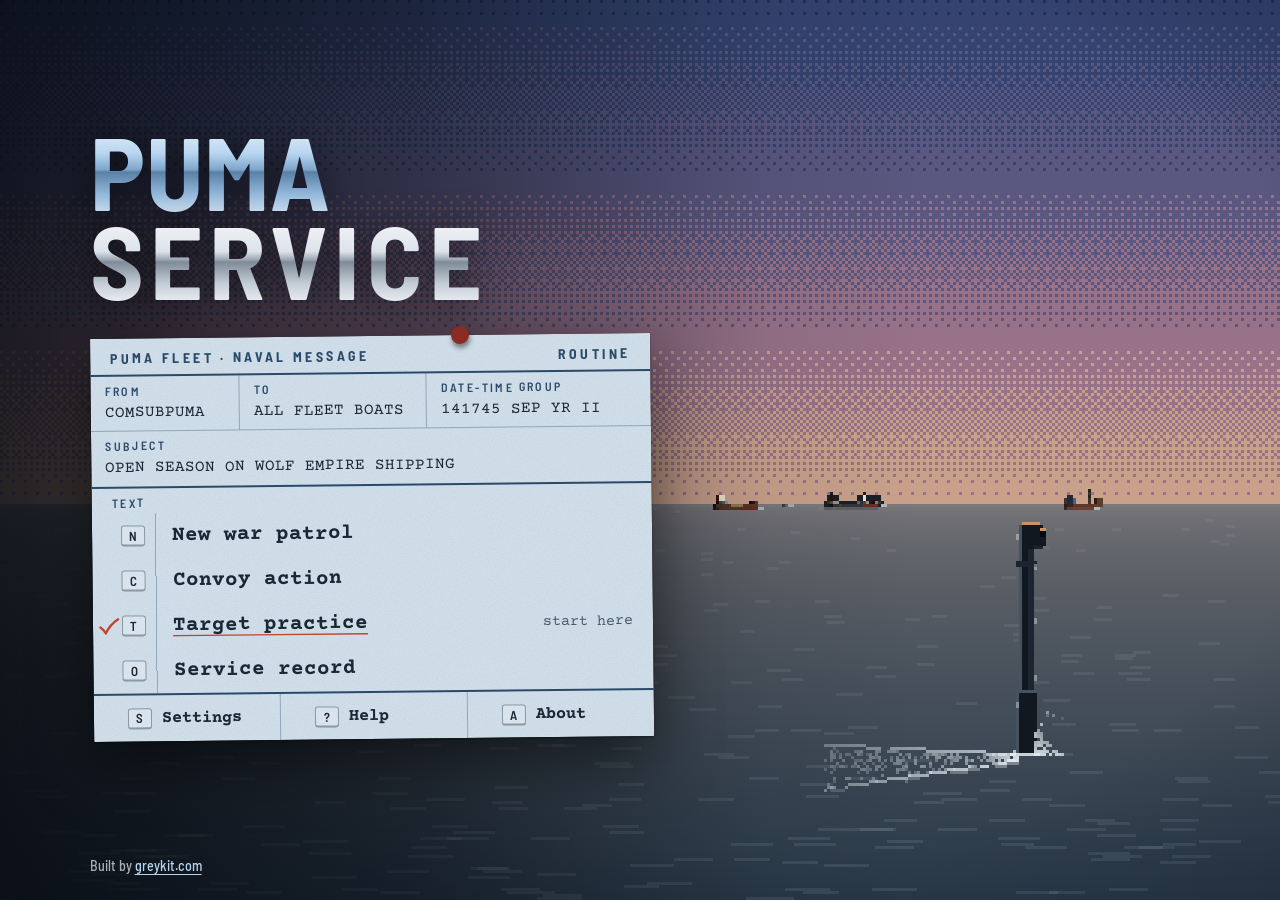
==== index.html @ 33f9f244 "Gun: keep the TDC up, so her range is there to lay it by Manning the gun hid the computer, and with " ====
<!DOCTYPE html>
<!-- Copyright 2026 Matthew "Shan" Romanek. All rights reserved. -->
<html lang="en" dir="ltr">
<head>
<meta charset="UTF-8">
<meta name="viewport" content="width=device-width, initial-scale=1.0, viewport-fit=cover">
<title>Puma Service</title>
<meta name="description" content="Hunt Wolf Empire convoys across a hostile archipelago as a puma submarine captain: periscope, torpedo data computer, depth charges and five years of war. A remake of Silent Service, the 1985 Commodore 64 classic.">
<meta name="theme-color" content="#05070f">
<meta name="color-scheme" content="dark">
<meta name="referrer" content="no-referrer">
<meta property="og:title" content="Puma Service">
<meta property="og:description" content="Hunt Wolf Empire convoys across a hostile archipelago as a puma submarine captain: periscope, torpedo data computer, depth charges and five years of war. A remake of Silent Service, the 1985 Commodore 64 classic.">
<meta property="og:type" content="website">
<meta property="og:image" content="https://greykit.com/games/pumaservice/og.png">
<meta property="og:image:width" content="1200">
<meta property="og:image:height" content="630">
<meta property="og:image:alt" content="Puma Service: a periscope view of a Wolf Empire convoy at dusk, one ship hit and burning.">
<meta property="og:url" content="https://greykit.com/games/pumaservice/">
<meta name="twitter:card" content="summary_large_image">
<meta name="twitter:title" content="Puma Service">
<meta name="twitter:description" content="Hunt Wolf Empire convoys across a hostile archipelago as a puma submarine captain: periscope, torpedo data computer, depth charges and five years of war. A remake of Silent Service, the 1985 Commodore 64 classic.">
<meta name="twitter:image" content="https://greykit.com/games/pumaservice/og.png">
<meta name="twitter:image:alt" content="Puma Service: a periscope view of a Wolf Empire convoy at dusk, one ship hit and burning.">
<link rel="manifest" href="manifest.webmanifest">
<link rel="apple-touch-icon" href="apple-touch-icon.png">
<link rel="icon" type="image/svg+xml" href="icon.svg">
<link rel="icon" type="image/png" sizes="32x32" href="favicon-32x32.png">
<link rel="icon" type="image/png" sizes="16x16" href="favicon-16x16.png">
<link rel="icon" href="favicon.ico" sizes="16x16 32x32 48x48">
<link rel="stylesheet" href="css/gk-tokens.css?v=7c37e1f9">
<link rel="stylesheet" href="css/pumaservice.css?v=eb9ff14a">
</head>
<body>
<div id="game" hidden>
  <div id="stage"><canvas id="screen" width="640" height="360" aria-label="Puma Service: the station in front of you"></canvas></div>
  <div id="hud"></div>
  <div id="corner">
    <button id="pausebtn" aria-label="Pause" title="Pause (Esc)"><svg viewBox="0 0 16 16" width="16" height="16" aria-hidden="true"><rect x="4" y="3" width="3" height="10" fill="currentColor"/><rect x="9" y="3" width="3" height="10" fill="currentColor"/></svg></button>
    <button id="snd" aria-label="Sound" aria-pressed="true" title="Sound (M)"><svg viewBox="0 0 16 16" width="16" height="16" aria-hidden="true"><path d="M2 6h3l4-3v10l-4-3H2z" fill="currentColor"/><path class="on" d="M11 5.5c1.2 1.4 1.2 3.6 0 5M12.8 3.8c2.1 2.4 2.1 6 0 8.4" stroke="currentColor" stroke-width="1.4" fill="none"/><path class="off" d="M11 5.5l4 5M15 5.5l-4 5" stroke="currentColor" stroke-width="1.4"/></svg></button>
  </div>
  <div id="live" class="sr" aria-live="polite"></div>
  <div id="alert" class="sr" aria-live="assertive"></div>
</div>
<div id="title" hidden></div>
<div id="small" role="dialog" aria-labelledby="small-h">
  <img class="px" src="icon.svg" width="96" height="96" alt="">
  <h1 id="small-h">Puma Service is built for a desktop</h1>
  <p>A periscope, a torpedo computer and a war at sea need a keyboard, or a gamepad, and a bigger screen than this. Come back on a computer.</p>
  <p class="gk-credit">Built by <a href="https://greykit.com/" target="_blank" rel="noopener">greykit.com</a></p>
</div>
<script src="js/gk-title.js?v=6080c669"></script>
<script src="js/util.js?v=c04920ae"></script>
<script src="js/engine/const.js?v=04a2c388"></script>
<script src="js/engine/sea.js?v=4c98b501"></script>
<script src="js/engine/sub.js?v=8c3b209f"></script>
<script src="js/engine/ships.js?v=0291eb46"></script>
<script src="js/engine/detect.js?v=7b3244c3"></script>
<script src="js/engine/escort.js?v=6fc3963f"></script>
<script src="js/engine/weapons.js?v=ddfdeb67"></script>
<script src="js/engine/scenarios.js?v=e8dc775c"></script>
<script src="js/engine/world.js?v=7e74c36e"></script>
<script src="js/engine/bot.js?v=8c6c5ef1"></script>
<script src="js/art/kit.js?v=995efebf"></script>
<script src="js/art/model.js?v=66afb0d5"></script>
<script src="js/art/ships.js?v=a1ba19f5"></script>
<script src="js/art/puma.js?v=7f5329b4"></script>
<script src="js/art/fx.js?v=fc2c92a0"></script>
<script src="js/art/view.js?v=26c3e023"></script>
<script src="js/art/chart.js?v=4cc1655d"></script>
<script src="js/art/panel.js?v=b0f3b38f"></script>
<script src="js/art/damage.js?v=7f7ae298"></script>
<script src="js/art/tower.js?v=90a00b4f"></script>
<script src="js/store.js?v=6071420a"></script>
<script src="js/input.js?v=1b64efbc"></script>
<script src="js/sfx.js?v=ea125c77"></script>
<script src="js/render.js?v=36c14939"></script>
<script src="js/hud.js?v=882e4ad0"></script>
<script src="js/screens.js?v=c4ec9902"></script>
<script src="js/main.js?v=30d1ec2a"></script>
</body>
</html>
---- css/gk-tokens.css ----
/* @gk-tokens-begin v0.1 -- greykit.games canon (games-meta STANDARD.md §4): the Tactical palette, PumaRally's (editor/render/palette.js). The copy of record is games-meta's canon/gk-tokens.css. */
:root{--bg:#05070f;--panel:#0a0e1a;--panel2:#0d1424;--line:#1b2540;--lit:#47609c;
  --text:#dbe4fb;--ink:#8b96b8;--dim:#7d8aa8;--accent:#54f2ff;--warn:#ffb000;--danger:#ff5266;
  --good:#4ade6a;--violet:#b47dff;--steel:#94a0c4;--blue:#4c8dff}
/* @gk-tokens-end */
---- css/pumaservice.css ----
/* Puma Service -- the page around the play screen, and the HUD over it:
 * dark steel-blue plates over the sea, brushed and bevelled like the
 * panels of a 1980s Silent Service, warm off-white words in a condensed sans, the keys and the readings in it too
 * (tabular figures; only the clock is in the pixel face, which merges T and
 * the up arrow, S and 5, O and 0, so it never sets a key or a letter),
 * steel blue for what is ready and chosen, sonar green for good news, amber
 * for a warning, red-orange for danger. Where a control can be chosen as well
 * as focused, the focus is an off-white ring and only "chosen" is steel blue.
 * That is the HUD's world. Every screen with words on it (the title's menu,
 * the pause, the sheets, the questions) is signal paper instead: naval
 * message blanks, printed labels, typed entries (Courier Prime), ink for
 * chosen, the red pencil (a tick and an underline) for the focus, see
 * "signal paper" below. The stations themselves are pixel art (js/art/).
 * The canon palette (css/gk-tokens.css) still comes first, for the
 * greykit.games boot; nothing here gives a canon name another value
 * (games-meta STANDARD.md §4). A
 * desktop game: small screens get a note. */
@font-face { font-family: "Barlow Semi Condensed"; font-weight: 500; font-display: swap; src: url(../fonts/barlow-semi-condensed-500.woff2) format("woff2"); }
@font-face { font-family: "Barlow Semi Condensed"; font-weight: 600; font-display: swap; src: url(../fonts/barlow-semi-condensed-600.woff2) format("woff2"); }
@font-face { font-family: "Barlow Semi Condensed"; font-weight: 700; font-display: swap; src: url(../fonts/barlow-semi-condensed-700.woff2) format("woff2"); }
@font-face { font-family: "Pixelify Sans"; font-weight: 400 700; font-display: swap; src: url(../fonts/pixelify-sans.woff2) format("woff2"); }
@font-face { font-family: "Courier Prime"; font-weight: 400; font-display: swap; src: url(../fonts/courier-prime-400.woff2) format("woff2"); }
@font-face { font-family: "Courier Prime"; font-weight: 700; font-display: swap; src: url(../fonts/courier-prime-700.woff2) format("woff2"); }
:root {
  --ui: "Barlow Semi Condensed", "Bahnschrift SemiCondensed", "Bahnschrift", "Arial Narrow", "Segoe UI", system-ui, sans-serif;
  --px: "Pixelify Sans", ui-monospace, monospace;
  --ps-bg: #070b12;                       /* the page behind everything */
  --ps-panel: rgba(12,18,27,.95);         /* a panel over the bay */
  --ps-hudpanel: rgba(10,15,23,.86);
  --ps-raise: #1b2330;                    /* a control at rest */
  --ps-raise2: #263142;                   /* a control under the cursor */
  --ps-hair: rgba(233,228,216,.10);
  --ps-line: rgba(233,228,216,.18);
  --ps-text: #ece7dc;                     /* 14.6:1 on the panel */
  --ps-muted: #aab0b8;                    /* 7.9:1 */
  --ps-faint: #8d949d;                    /* 5.6:1 */
  --ps-steel: #8db8e0;                    /* steel blue: ready, chosen, 9.0:1 */
  --ps-steel-hi: #b8d5f0;
  --ps-green: #7fe0a8;                    /* sonar green: good news */
  --ps-amber: #f0a43c;                    /* a warning */
  --ps-red: #e8573a;                      /* danger, as a fill or an edge */
  --ps-red-text: #ff9a80;                 /* danger as words, 7.4:1 */
  --ps-ink: #121821;
  /* the metal: a painted steel plate, solid, square, in the ink outline the stations' art stands in, lit from above
   * left (a hard light edge top and left, a dark one under and right), a rivet in each corner; rigged for red the
   * same plate under the red light */
  --ps-plate: repeating-linear-gradient(0deg, rgba(255,255,255,.025) 0 2px, rgba(0,0,0,0) 2px 4px), linear-gradient(180deg, #2c3239 0%, #22272d 100%);
  --ps-plate-edge: #0c0f17;
  --ps-bevel: inset 2px 2px 0 #49515b, inset -2px -2px 0 #101317;
  --ps-rivets: radial-gradient(circle at 5px 5px, #7a838e 0 1.6px, rgba(0,0,0,0) 2.2px), radial-gradient(circle at calc(100% - 5px) 5px, #7a838e 0 1.6px, rgba(0,0,0,0) 2.2px),
    radial-gradient(circle at 5px calc(100% - 5px), #7a838e 0 1.6px, rgba(0,0,0,0) 2.2px), radial-gradient(circle at calc(100% - 5px) calc(100% - 5px), #7a838e 0 1.6px, rgba(0,0,0,0) 2.2px);
  --ps-plate-red: repeating-linear-gradient(0deg, rgba(255,200,190,.025) 0 2px, rgba(0,0,0,0) 2px 4px), linear-gradient(180deg, #3a1d19 0%, #2a1512 100%);
  --ps-bevel-red: inset 2px 2px 0 #5e2d25, inset -2px -2px 0 #130907;
  --ps-rivets-red: radial-gradient(circle at 5px 5px, #8a4a40 0 1.6px, rgba(0,0,0,0) 2.2px), radial-gradient(circle at calc(100% - 5px) 5px, #8a4a40 0 1.6px, rgba(0,0,0,0) 2.2px),
    radial-gradient(circle at 5px calc(100% - 5px), #8a4a40 0 1.6px, rgba(0,0,0,0) 2.2px), radial-gradient(circle at calc(100% - 5px) calc(100% - 5px), #8a4a40 0 1.6px, rgba(0,0,0,0) 2.2px);
  /* polished steel blue, for the name and for the one control Enter takes in the dark */
  --ps-chrome: linear-gradient(180deg, #e6f0f9 0%, #b8d5f0 32%, #7ea6cc 50%, #5a80a6 53%, #94b9dc 78%, #d3e5f4 100%);
  --ps-silver: linear-gradient(180deg, #f6f8fa 0%, #dde3ea 42%, #9ea9b6 51%, #7f8b98 54%, #c3ccd6 78%, #eef1f5 100%);
  --ps-btn: linear-gradient(180deg, #cde1f3 0%, #9cc2e5 48%, #7eaad4 100%);
}
*, *::before, *::after { box-sizing: border-box; }
html, body { margin: 0; height: 100%; background: var(--ps-bg); color: var(--ps-text); font: 500 16px/1.45 var(--ui); }
body { overflow: hidden; -webkit-text-size-adjust: 100%; caret-color: var(--ps-steel); -webkit-font-smoothing: antialiased; }
::selection { background: var(--ps-steel); color: var(--ps-ink); }
[hidden] { display: none !important; }
img.px, .px { image-rendering: pixelated; image-rendering: crisp-edges; }
.sr { position: absolute; width: 1px; height: 1px; margin: -1px; overflow: hidden; clip: rect(0 0 0 0); white-space: nowrap; }
h1, h2, h3 { font-weight: 600; }
* { scrollbar-width: thin; scrollbar-color: rgba(233,228,216,.22) transparent; }

/* ---- controls: the pointer moves the focus, so the focused control is the only lit one ---- */
button { font: 600 16px/1.2 var(--ui); color: var(--ps-text); background: var(--ps-raise); border: 1px solid var(--ps-line); border-radius: 4px; cursor: pointer; padding: 8px 16px; text-align: inherit; transition: background-color .12s, border-color .12s, color .12s; }
button:focus { outline: none; background: var(--ps-raise2); border-color: var(--ps-text); box-shadow: 0 0 0 1px var(--ps-text); }
button:disabled { opacity: .45; cursor: default; }
button.primary { background: var(--ps-btn); border-color: #5d86ae; color: var(--ps-ink); box-shadow: inset 0 1px 0 rgba(255,255,255,.45); }
button.primary:focus { background: var(--ps-steel-hi); border-color: var(--ps-steel-hi); box-shadow: 0 0 0 2px var(--ps-bg), 0 0 0 4px var(--ps-text); }
button.danger { background: transparent; border-color: rgba(232,87,58,.7); color: var(--ps-red-text); }
button.danger:focus { background: var(--ps-red); border-color: var(--ps-red); color: var(--ps-ink); box-shadow: none; }
button.pill { display: inline-flex; align-items: center; gap: 10px; background: transparent; color: var(--ps-muted); font-weight: 500; }
button.pill::before { content: ""; width: 10px; height: 10px; border: 1.5px solid currentColor; border-radius: 2px; }
button.pill.on { color: var(--ps-text); border-color: rgba(141,184,224,.6); background: rgba(141,184,224,.1); }
button.pill.on::before { background: var(--ps-steel); border-color: var(--ps-steel); }
button.pill:focus { color: var(--ps-text); background: var(--ps-raise2); border-color: var(--ps-text); box-shadow: 0 0 0 1px var(--ps-text); }
button.pill.on:focus { background: rgba(141,184,224,.16); }
button.switch { min-width: 84px; }
/* a key cap: the sans, never the pixel face (which makes T an up arrow, Z a 2 and S a 5); the arrows drawn */
kbd { display: inline-block; min-width: 1.85em; padding: 3px 5px 2px; font: 600 13px/1 var(--ui); letter-spacing: .03em; text-align: center; color: var(--ps-text); border: 1px solid rgba(233,228,216,.3); border-bottom-width: 2px; border-radius: 3px; background: rgba(233,228,216,.07); }
kbd .kb-ar { display: block; margin: 0 auto; width: 10px; height: 13px; padding: 1.5px 0; }
kbd.pad { font-size: 12px; letter-spacing: .02em; color: var(--ps-steel-hi); border-color: rgba(141,184,224,.45); }
kbd.pad .kb-ar { display: inline-block; vertical-align: -1px; height: 10px; padding: 0; margin-left: 2px; }
kbd.pad.face { min-width: 1.6em; border-radius: 999px; }
.kb-plus { margin: 0 2px; color: var(--ps-faint); }
a, body .gk-credit a { color: var(--ps-steel-hi); text-decoration: underline; text-decoration-thickness: 1px; text-underline-offset: 3px; }
a:focus-visible { outline: 2px solid var(--ps-steel); outline-offset: 2px; border-radius: 2px; }
input { font: 500 18px var(--ui); color: var(--ps-text); background: var(--ps-bg); border: 1px solid var(--ps-line); border-radius: 4px; padding: 8px 10px; min-width: 0; width: 220px; }
input:focus { outline: none; border-color: var(--ps-steel); }
input::placeholder { color: var(--ps-faint); }

/* ---- a sheet: a page of signal paper over the dimmed bay or title (no blur) ---- */
.ps-sheet { z-index: 50; }
.ps-sheet.full { position: fixed; inset: 0; display: grid; place-items: center; padding: 32px; background: rgba(6,10,16,.66); }
.sh-box, .ps-win { display: flex; flex-direction: column; background: var(--ps-panel); border: 1px solid var(--ps-line); border-radius: 8px; box-shadow: 0 24px 70px rgba(0,0,0,.55), inset 0 1px 0 rgba(255,255,255,.04); overflow: hidden; }
.sh-box { width: min(820px, 100%); max-height: calc(100vh - 64px); }
.ps-sheet.wide .sh-box { width: min(1080px, 100%); }
.ps-sheet.tabbed .sh-box { height: min(600px, calc(100vh - 64px)); }
.sh-head { flex: none; display: flex; align-items: center; gap: 10px; padding: 16px 20px 14px 24px; border-bottom: 1px solid var(--ps-hair); }
.sh-head h2 { flex: 1; margin: 0; font-size: 26px; line-height: 1.1; white-space: nowrap; overflow: hidden; text-overflow: ellipsis; }
.sh-head button { display: inline-flex; align-items: center; gap: 7px; background: transparent; border-color: transparent; color: var(--ps-muted); font-size: 15px; padding: 6px 10px; }
.sh-head .ic { display: block; flex: none; }
.sh-head button:focus { color: var(--ps-text); background: var(--ps-raise); border-color: var(--ps-line); box-shadow: none; }
.sh-tabs { flex: none; display: flex; flex-wrap: wrap; gap: 0 22px; padding: 0 24px; border-bottom: 1px solid var(--ps-hair); }
.sh-tabs button { background: transparent; border: 0; border-bottom: 2px solid transparent; border-radius: 0; padding: 12px 0 10px; color: var(--ps-muted); font-weight: 600; letter-spacing: .02em; }
.sh-tabs button[aria-selected="true"] { color: var(--ps-text); border-bottom-color: var(--ps-steel); }
.sh-tabs button:focus { color: var(--ps-text); background: transparent; box-shadow: none; border-bottom-color: var(--ps-steel-hi); }
.sh-tabs button:focus-visible { outline: 1px solid var(--ps-text); outline-offset: 2px; }
.sh-body { flex: 1; min-height: 0; overflow-y: auto; padding: 22px 24px 26px; }
.sh-body:focus-visible { outline: none; box-shadow: inset 0 0 0 2px rgba(141,184,224,.45); }
.ps-pop, .ps-ask { position: fixed; inset: 0; display: grid; place-items: center; padding: 16px; z-index: 50; }
/* the pause menu stands on the left, the target and the TDC on the right left clear to study */
.ps-pop { justify-items: start; align-items: center; padding-left: clamp(24px, 4vw, 64px); background: linear-gradient(90deg, rgba(6,10,16,.7) 0%, rgba(6,10,16,.5) 30%, rgba(6,10,16,.1) 55%, rgba(6,10,16,0) 70%); }
.ps-ask { z-index: 70; background: rgba(6,10,16,.6); }
.ps-pop .ps-win { width: min(440px, 100%); }
.ps-ask .ps-win { width: min(520px, 100%); }
.ps-ask .sh-body { padding: 20px 24px 22px; }
/* here the pointer does not take the focus (Enter stays on Cancel), so it lights what it is over */
@media (hover: hover) {
  .ps-ask button:not(:focus):hover { background: var(--ps-raise2); border-color: var(--ps-text); }
  .ps-ask button.danger:not(:focus):hover { background: rgba(232,87,58,.16); border-color: var(--ps-red); }
  .ps-ask button.primary:not(:focus):hover { background: var(--ps-steel-hi); border-color: var(--ps-steel-hi); }
  .ps-ask .paper button.danger:not(:focus):hover { background: transparent; border-color: var(--p-red); }
}

/* ---- the words ---- */
.sh-body p { margin: 0 0 12px; max-width: 62ch; text-wrap: pretty; }
.sh-body p.lede { font-size: 18px; color: var(--ps-text); }
.sh-body h3 { margin: 26px 0 10px; font-size: 12px; font-weight: 600; letter-spacing: .14em; text-transform: uppercase; color: var(--ps-muted); }
.sh-body h3:first-child { margin-top: 0; }
.sh-body b { font-weight: 600; color: var(--ps-text); }
.sh-body ol, .sh-body ul { margin: 0 0 12px; padding-left: 24px; }
.sh-body table { border-collapse: collapse; margin: 0 0 12px; }
.sh-body td, .sh-body th { padding: 6px 16px 6px 0; vertical-align: top; text-align: left; }
.sh-body th { font-size: 12px; letter-spacing: .12em; text-transform: uppercase; color: var(--ps-muted); font-weight: 600; }
.note, .gk-credit { color: var(--ps-muted); }
.meta { color: var(--ps-muted); margin: 6px 0 16px; font-size: 15px; }
.sh-body h3.mname { margin: 0; font-size: 24px; line-height: 1.15; letter-spacing: 0; text-transform: none; color: var(--ps-text); }
.sh-body h3.mname.big { font-size: 40px; line-height: 1.05; }
.sh-body h3.mname.ok { color: var(--ps-green); }
.sh-body h3.mname.danger { color: var(--ps-red-text); }
.sh-body h3.mname.dim { color: var(--ps-muted); }
.rank { font-size: 20px; margin-bottom: 4px; }
.rank b { color: var(--ps-steel); }
.sh-body p.nextrank { margin: 0 0 16px; font-size: 15px; }
.sh-body p.placed { margin: 0 0 14px; font-size: 26px; font-weight: 700; line-height: 1.15; color: var(--ps-steel); }
.row { display: flex; flex-wrap: wrap; gap: 8px; align-items: center; margin: 0 0 14px; }
.row.end { justify-content: flex-end; margin-top: 22px; }
.col { display: flex; flex-direction: column; gap: 6px; max-width: 420px; margin-bottom: 16px; }
.col button { text-align: left; }
.keys { line-height: 2; }
.keys > span { white-space: nowrap; }
.num { font-family: var(--ui); font-weight: 600; font-variant-numeric: tabular-nums; }
td.num, th.num { text-align: right; }
th.num { font-family: var(--ui); }
img.glyph { display: block; }

/* ---- signal paper: every screen with words on it (the title's menu, the pause, the sheets, the
 * questions) is a naval message blank, faint navy print on pale blue paper, typed entries in Courier
 * Prime. On paper the jobs keep their meaning, not their colours: ink for what is chosen and for the
 * one action Enter takes, the red pencil for the focus, a deep red for danger. The HUD stays dark. ---- */
.paper {
  --p-paper: #d3e1ec; --p-print: #2b4a6a; --p-rule: rgba(43,74,106,.36); --p-hair: rgba(43,74,106,.2);
  --p-ink: #1a2734; --p-ink2: #4a5a6b; --p-pencil: #c2452f; --p-red: #9b2c1c;
  --p-type: "Courier Prime", "Courier New", ui-monospace, monospace;
  /* the dark world's names given their paper values, so a sheet's own rules read right on it */
  --ps-text: var(--p-ink); --ps-muted: #364656; --ps-faint: #4d5d6e; --ps-line: rgba(26,39,52,.32); --ps-hair: var(--p-hair);
  --ps-raise: rgba(255,255,255,.3); --ps-raise2: rgba(255,255,255,.55); --ps-bg: var(--p-paper); --ps-panel: var(--p-paper);
  --ps-steel: var(--p-ink); --ps-steel-hi: var(--p-ink); --ps-ink: var(--p-paper);
  --ps-green: #286340; --ps-amber: #7a4f0c; --ps-red: var(--p-red); --ps-red-text: var(--p-red);
  position: relative; color: var(--p-ink); border: 0; border-radius: 1px;
  background: var(--p-paper) url("data:image/svg+xml,%3Csvg xmlns='http://www.w3.org/2000/svg' width='180' height='180'%3E%3Cfilter id='n'%3E%3CfeTurbulence type='fractalNoise' baseFrequency='.85' numOctaves='2' stitchTiles='stitch'/%3E%3CfeColorMatrix values='0 0 0 0 .16 0 0 0 0 .22 0 0 0 0 .3 .16 0 0 0 -.03'/%3E%3C/filter%3E%3Crect width='100%25' height='100%25' filter='url(%23n)'/%3E%3C/svg%3E");
  box-shadow: 0 1px 2px rgba(0,0,0,.35), 0 22px 60px rgba(0,0,0,.5);
}
.paper { caret-color: var(--p-ink); }
.paper, .paper * { scrollbar-color: rgba(26,39,52,.32) transparent; }
.paper ::selection { background: rgba(194,69,47,.28); color: var(--p-ink); }
.paper kbd { color: var(--p-ink); background: rgba(255,255,255,.22); border-color: rgba(26,39,52,.4); }
.paper kbd.pad { color: var(--p-ink); border-color: rgba(26,39,52,.5); }
.paper .kb-plus { color: var(--p-ink2); }
.paper a, .paper .gk-credit a { color: var(--p-print); }
.paper a:focus-visible, .paper .aid-list summary:focus-visible { outline: none; text-decoration: underline 2px var(--p-pencil); text-underline-offset: 4px; }
/* a control on paper: square, an inked outline at rest, ink-filled when it is the one Enter takes. In focus it takes
 * the pencil as a signal's lines do, a tick at its corner and its words underlined, never a ring */
.paper button, .paper input { border-radius: 0; }
.paper button { position: relative; }
.paper button:focus { background: var(--ps-raise); border-color: var(--ps-line); box-shadow: none; text-decoration: underline 2px var(--p-pencil); text-underline-offset: 4px; text-decoration-skip-ink: none; }
.paper button.primary:focus { background: var(--p-ink); border-color: var(--p-ink); text-decoration-color: var(--p-paper); }
/* on an inked button the pencil's tick stands off the corner, on the paper, where it reads (3.6:1, not 2.95 on the ink) */
.paper button.primary:focus::after { left: -15px; top: -15px; }
.paper button.danger { border-color: rgba(155,44,28,.6); }
.paper button.danger:focus { background: var(--p-red); border-color: var(--p-red); color: var(--p-paper); }
.paper button:focus::after { content: ""; position: absolute; left: -10px; top: -11px; width: 22px; height: 18px; pointer-events: none; background: url("data:image/svg+xml,%3Csvg xmlns='http://www.w3.org/2000/svg' viewBox='0 0 24 20'%3E%3Cpath d='M2.4 10.8 C4.6 12.2 6.6 14.4 8.4 17.4 C11.6 10.6 16.2 5.6 22.2 1.8' fill='none' stroke='%23c2452f' stroke-width='2.6' stroke-linecap='round' stroke-linejoin='round'/%3E%3C/svg%3E") no-repeat; animation: p-tick .16s cubic-bezier(.3,.7,.2,1) both; }
@keyframes p-tick { from { clip-path: inset(0 100% 0 0); } to { clip-path: inset(0); } }
:is(.ps-msg, .ps-pop .col) button:focus::after, .paper .sh-tabs button:focus::after { content: none; }
.paper button.pill.on, .paper button.pill.on:focus { border-color: var(--p-ink); background: rgba(26,39,52,.06); }
.paper button.switch { font-family: var(--p-type); font-weight: 700; }
.paper input { background: rgba(255,255,255,.42); border-color: rgba(26,39,52,.36); }
.paper input:focus { border-color: rgba(26,39,52,.36); border-bottom: 2px solid var(--p-pencil); box-shadow: none; }
/* the printed head: who it is from and to, and when */
.msg-hd { display: flex; justify-content: space-between; align-items: baseline; gap: 16px; padding: 13px 20px 9px; border-bottom: 2px solid var(--p-print); font: 700 14px/1 var(--ui); letter-spacing: .24em; text-transform: uppercase; color: var(--p-print); }
.msg-f { display: grid; grid-template-columns: minmax(0, .8fr) minmax(0, 1fr) minmax(0, 1.2fr); margin: 0; border-bottom: 2px solid var(--p-print); }
.msg-f > div { min-width: 0; padding: 7px 14px 8px; border-right: 1px solid var(--p-rule); }
.msg-f > div:nth-child(3) { border-right: 0; }
.msg-f .w { grid-column: 1 / -1; border-right: 0; border-top: 1px solid var(--p-rule); }
.msg-f .w:first-child { border-top: 0; border-bottom: 1px solid var(--p-rule); }
.msg-f dt { font: 600 12px/1.3 var(--ui); letter-spacing: .2em; text-transform: uppercase; color: var(--p-print); }
.msg-f dd { margin: 3px 0 0; font: 400 16px/1.3 var(--p-type); text-transform: uppercase; white-space: nowrap; overflow: hidden; text-overflow: ellipsis; }
.msg-l { margin: 0; padding: 7px 20px 3px; font: 600 12px/1.3 var(--ui); letter-spacing: .2em; text-transform: uppercase; color: var(--p-print); }
/* a signal's typed lines (the title's menu, the pause): no box, the red-pencil tick and underline for the focus */
:is(.ps-msg, .ps-pop .col) button { position: relative; display: grid; align-items: center; width: 100%; border: 0; border-radius: 0; background: transparent; color: var(--p-ink); font: 700 21px/1 var(--p-type); text-align: left; box-shadow: none; }
:is(.ps-msg, .ps-pop .col) button:focus { background: transparent; border: 0; box-shadow: none; color: var(--p-ink); text-decoration: none; }
:is(.ps-msg, .ps-pop .col) .lbl { white-space: nowrap; text-decoration: underline 2px transparent; text-underline-offset: 5px; text-decoration-skip-ink: none; transition: text-decoration-color .12s; }
:is(.ps-msg, .ps-pop .col) button:focus .lbl { text-decoration-color: var(--p-pencil); }
.paper .tick { position: absolute; top: 50%; margin-top: -9px; color: var(--p-pencil); opacity: 0; }
.paper .tick path { stroke-dasharray: 1; stroke-dashoffset: 1; }
.paper button:focus .tick { opacity: 1; }
.paper button:focus .tick path { stroke-dashoffset: 0; transition: stroke-dashoffset .16s cubic-bezier(.3,.7,.2,1); }

/* the pause: a plain slip of it, no pin, no tilt, no typing */
.ps-pop .ps-win { width: min(440px, 100%); overflow: visible; }
.ps-pop .sh-head { padding: 16px 22px 11px; }
.ps-pop .sh-head h2 { font-size: 30px; line-height: 1; }
.ps-pop .sh-body { padding: 0; overflow: visible; }
.ps-pop .msg-f { grid-template-columns: repeat(2, minmax(0, 1fr)); }
.ps-pop .col { max-width: none; gap: 0; margin: 0; padding: 4px 0; }
.ps-pop .col button { height: 44px; padding: 0 22px 0 40px; font-size: 19px; }
.ps-pop .col .tick { left: 10px; }
.ps-pop .keys { margin: 0; padding: 11px 22px 13px; border-top: 2px solid var(--p-print); font: 600 14px/1.2 var(--ui); color: var(--p-print); max-width: none; }
.ps-pop .keys.legend { display: grid; grid-template-columns: max-content 1fr max-content 1fr; gap: 7px 12px; align-items: center; }
.ps-pop .keys.legend .k { display: flex; gap: 4px; justify-self: end; }

/* the sheets and the questions: a page of the same paper over the dimmed sea, its title typed, its labels printed */
.paper .sh-head { border-bottom: 2px solid var(--p-print); }
.paper .sh-head h2 { font: 700 26px/1.1 var(--p-type); color: var(--p-ink); }
.paper .sh-head button { color: var(--p-print); }
.paper .sh-head button:focus { color: var(--p-ink); background: transparent; border-color: transparent; }
.paper .sh-tabs { border-bottom: 1px solid var(--p-rule); }
.paper .sh-tabs button { color: var(--p-print); font-size: 14px; letter-spacing: .2em; text-transform: uppercase; }
.paper .sh-tabs button[aria-selected="true"] { color: var(--p-ink); border-bottom-color: var(--p-ink); }
.paper .sh-tabs button:focus { color: var(--p-ink); background: transparent; box-shadow: none; border-bottom-color: var(--p-pencil); text-decoration: none; }
.paper .sh-tabs button:focus-visible { outline: none; }
.paper .sh-body:focus-visible { box-shadow: inset 0 2px 0 var(--p-pencil); }
.paper .sh-body h3, .paper .sh-body th { color: var(--p-print); }
.paper .sh-body h3.mname { font-family: var(--p-type); font-weight: 700; color: var(--p-ink); }
.paper .sh-body h3.mname.ok { color: var(--ps-green); }
.paper .sh-body h3.mname.danger { color: var(--p-red); }
.paper .sh-body h3.mname.dim { color: var(--ps-muted); }
/* a card that is a choice, on paper: square, its name and date typed; inked when chosen, the pencil's tick and underline on the one in focus */
.paper .diffs button { border-radius: 0; }
.paper .diffs button b { font-family: var(--p-type); font-size: 16px; font-weight: 700; }
.paper .diffs .meta { font-family: var(--p-type); font-size: 14px; }
.paper .diffs button.on { background: rgba(26,39,52,.05); }
.paper .diffs button:focus { background: var(--ps-raise); border-color: var(--ps-line); box-shadow: none; text-decoration: none; }
.paper .diffs button.on:focus { border-color: var(--p-ink); box-shadow: inset 0 0 0 1px var(--p-ink); }
.paper .diffs button:focus b { color: var(--p-ink); text-decoration: underline 2px var(--p-pencil); text-underline-offset: 4px; text-decoration-skip-ink: none; }
.paper .diffs button:focus span, .paper .diffs button:focus .last { color: var(--ps-muted); }
.paper .diffs button:focus kbd { color: var(--p-ink); border-color: rgba(26,39,52,.4); background: rgba(255,255,255,.22); }
.paper .diffs button.on:focus b::before { background: var(--p-ink); border-color: var(--p-ink); }
/* what is entered on a sheet is typed: the record's names and figures, the rank, the honours */
.paper table.scores td, .paper table.tally td, .paper table.scores .num, .paper table.tally .num { font-family: var(--p-type); font-size: 15px; }
.paper .rank, .paper .sh-body p.placed, .paper .sh-body p.honour { font-family: var(--p-type); }

/* ---- the title: the bay behind, the name, and the signal pinned over the sea ---- */
.ps-title { position: fixed; inset: 0; overflow: hidden; background: #1a2238; }
.ps-scene { position: absolute; inset: 0; width: 100%; height: 100%; image-rendering: pixelated; image-rendering: crisp-edges; }
.ps-shade { position: absolute; inset: 0; pointer-events: none;
  background: linear-gradient(90deg, rgba(6,10,16,.8) 0%, rgba(6,10,16,.5) 32%, rgba(6,10,16,.06) 60%, rgba(6,10,16,0) 72%), radial-gradient(ellipse 80% 90% at 60% 45%, rgba(0,0,0,0) 55%, rgba(6,12,28,.45) 100%); }
.ps-title main { position: relative; height: 100%; width: min(720px, 100%); display: flex; flex-direction: column; justify-content: center; padding: 28px 0 64px clamp(32px, 7vw, 120px); }
.ps-mark { margin: 0; font: 700 clamp(56px, min(8.1vw, 13vh), 116px)/.86 var(--ui); text-transform: uppercase; letter-spacing: .01em; color: var(--ps-text); text-shadow: 0 4px 28px rgba(0,0,0,.5); }
.ps-mark > span { display: block; }
/* the name in polished metal, steel blue over silver; the shadow from a filter, since a text-shadow would paint over the clipped fill */
.ps-mark > span { background: var(--ps-silver); -webkit-background-clip: text; background-clip: text; color: transparent; text-shadow: none; filter: drop-shadow(0 4px 18px rgba(0,0,0,.55)); }
.ps-mark .puma { background-image: var(--ps-chrome); }
.ps-mark .svc { letter-spacing: .06em; }
.ps-msg { --row: clamp(34px, 5vh, 46px); width: min(560px, 100%); margin-top: clamp(22px, 3.6vh, 36px); transform: rotate(-.6deg); transform-origin: 50% 0; }
/* the pin it hangs by */
.ps-msg::before { content: ""; position: absolute; z-index: 2; left: 66%; top: -9px; width: 18px; height: 18px; margin-left: -9px; border-radius: 50%; background: #8a2c22; box-shadow: 1px 4px 5px rgba(0,0,0,.45); }
/* the text: the five orders as typed lines, the key in the margin and the tick beside it */
.msg-t { background: linear-gradient(90deg, transparent 63px, var(--p-rule) 63px 64px, transparent 64px); }
.msg-t button { grid-template-columns: 64px max-content minmax(0, 1fr); height: var(--row); padding: 0 20px 0 0; border-bottom: 1px solid var(--p-hair); }
.msg-t button:last-child { border-bottom: 0; }
.msg-t kbd { justify-self: end; margin-right: 11px; }
.msg-t .lbl { padding-left: 16px; }
.msg-t .meta { justify-self: end; max-width: 100%; margin: 0; padding-left: 14px; font: 400 15px/1.2 var(--p-type); color: var(--p-ink2); overflow: hidden; text-overflow: ellipsis; }
.ps-msg .tick { left: 5px; }
.ps-msg .util { display: flex; border-top: 2px solid var(--p-print); }
.ps-msg .util button { flex: 1; grid-template-columns: max-content minmax(0, 1fr); gap: 10px; height: 46px; padding: 0 12px 0 34px; font-size: 17px; border-right: 1px solid var(--p-rule); }
.ps-msg .util button:last-child { border-right: 0; }
.ps-msg .util .lbl { overflow: hidden; text-overflow: ellipsis; }
.ps-msg .util .tick { left: 7px; }
/* Help's prose in two columns across the wide sheet, the way a manual's page is set */
.sh-body .cols { columns: 2 320px; column-gap: 44px; }
.sh-body .cols > * { break-inside: avoid; }
.sh-body .cols p { max-width: none; }
.ps-foot { position: absolute; left: clamp(32px, 7vw, 120px); bottom: 24px; font-size: 14px; }
/* the reveal: each typed run comes out a character at a time, in the order it is read */
.ty { display: inline-block; white-space: nowrap; }
.ps-print .ty { animation: ps-type calc(var(--n) * 9ms) steps(var(--n), end) calc(140ms + var(--i) * 32ms) both; }
@keyframes ps-type { from { clip-path: inset(0 100% 0 0); } to { clip-path: inset(0); } }
@media (prefers-reduced-motion: reduce) { .ps-print .ty { animation: none; } .paper button:focus .tick path { transition: none; } .paper button:focus::after { animation: none; } }

/* ---- new game, the round's report, the end ---- */
.diffs { display: grid; grid-template-columns: repeat(3, minmax(0, 1fr)); gap: 12px; margin-bottom: 18px; }
.diffs button { text-align: left; display: flex; flex-direction: column; gap: 6px; padding: 14px 16px 16px; border-radius: 6px; }
.diffs button b { font-size: 20px; display: flex; align-items: center; gap: 10px; }
.diffs button span { font-size: 15px; font-weight: 500; line-height: 1.38; color: var(--ps-muted); }
/* a card that is a choice: ticked like a pill, and it stays ticked when the focus moves on */
.diffs button[aria-pressed] b::before { content: ""; flex: none; width: 12px; height: 12px; border: 1.5px solid currentColor; border-radius: 2px; }
.diffs button.on { border-color: var(--ps-steel); background: rgba(141,184,224,.1); box-shadow: inset 0 0 0 1px var(--ps-steel); }
.diffs button.on b::before { background: var(--ps-steel); border-color: var(--ps-steel); }
.diffs button.on:focus b::before { background: var(--ps-ink); border-color: var(--ps-ink); }
/* one card lit, the one Enter takes: the steel blue follows the focus; the last one flown is only tagged */
.diffs button:focus { background: var(--ps-steel); border-color: var(--ps-steel); box-shadow: 0 0 0 2px var(--ps-bg), 0 0 0 4px var(--ps-text); }
.diffs button:focus b, .diffs button:focus span { color: var(--ps-ink); }
.diffs button:focus kbd { color: var(--ps-ink); border-color: rgba(18,24,33,.35); background: transparent; }
.diffs .last { margin-left: auto; font: 600 12px/1 var(--ui); letter-spacing: .1em; text-transform: uppercase; color: var(--ps-muted); }
.diffs button:focus .last { color: rgba(18,24,33,.72); }
.sh-body p.lesson { margin: 0 0 12px; font-size: 17px; color: var(--ps-text); }
.sh-body p.closeby { margin: -8px 0 14px; font-size: 15px; color: var(--ps-text); }
.report { display: grid; grid-template-columns: minmax(0, 1fr) minmax(0, 1fr); gap: 36px; align-items: start; }
table.tally, table.scores, table.aids, table.keys { width: 100%; }
table.tally td { padding: 4px 0; border-top: 1px solid var(--ps-hair); }
table.tally tr.sum td { border-top: 1px solid var(--ps-line); padding-top: 8px; font-weight: 600; }
table.scores td { padding: 6px 12px 6px 0; border-top: 1px solid var(--ps-hair); }
table.scores tr.mine td { color: var(--ps-steel); font-weight: 600; }
table.aids td, table.keys td { padding: 9px 16px 9px 0; border-top: 1px solid var(--ps-hair); }
table.aids td.act { text-align: right; white-space: nowrap; padding-right: 0; }
table.aids td .note { display: inline-block; margin-top: 2px; font-size: 14px; }
table.keys td { padding: 5px 16px 5px 0; }
table.keys td:first-child { color: var(--ps-muted); white-space: nowrap; }
table.enemy td { padding: 6px 18px 6px 0; vertical-align: middle; border-top: 1px solid var(--ps-hair); }
table.enemy tr:first-child td { border-top: 0; }
table.enemy td p { margin: 0; }
table.enemy td.figc { width: 128px; text-align: center; }
img.fig { display: inline-block; vertical-align: middle; }
.aid-list { margin: 8px 0 16px; }
.aid-list summary { cursor: pointer; color: var(--ps-muted); padding: 6px 0; font-weight: 600; }
.aid-list summary:focus-visible { outline: 2px solid var(--ps-steel); outline-offset: 2px; border-radius: 2px; }

/* ---- the game ---- */
#game { position: fixed; inset: 0; background: #0b1018; }
#stage { position: absolute; left: 0; top: 0; }
#screen { position: absolute; inset: 0; width: 100%; height: 100%; image-rendering: pixelated; image-rendering: crisp-edges; }
#stage.scan::after { content: ""; position: absolute; inset: 0; pointer-events: none; background: repeating-linear-gradient(to bottom, rgba(0,0,0,0) 0, rgba(0,0,0,0) 2px, rgba(0,0,0,.2) 3px); }
#stage.hurt::before { content: ""; position: absolute; inset: 0; pointer-events: none; z-index: 1; background: radial-gradient(ellipse 75% 75% at 50% 50%, rgba(0,0,0,0) 60%, rgba(160,30,10,.38) 100%); animation: ps-hurt 1.1s ease-in-out infinite; }
@keyframes ps-hurt { 50% { opacity: .35; } }
@media (prefers-reduced-motion: reduce) { #stage.hurt::before { animation: none; } }

/* ---- the HUD: a strip of stations across the top, the TDC at the bottom left, the boat's readings on the right ---- */
#hud { position: fixed; inset: 0; pointer-events: none; z-index: 2; font: 500 15px/1.2 var(--ui); color: var(--ps-text); }
#hud .hp { position: absolute; isolation: isolate; background: var(--ps-rivets), var(--ps-plate); border: 2px solid var(--ps-plate-edge); border-radius: 0; box-shadow: var(--ps-bevel), 4px 4px 0 rgba(0,0,0,.35); }
/* rigged for red (hud.js puts .rig on the HUD): the plate under the red light laid over it, fading in with the
 * readings; but a danger's own red plate keeps its colour */
#hud .hp::before { content: ""; position: absolute; inset: 0; z-index: -1; pointer-events: none; background: var(--ps-rivets-red), var(--ps-plate-red); box-shadow: var(--ps-bevel-red); opacity: 0; transition: opacity .6s ease-in-out; }
#hud.rig .hp::before { opacity: 1; }
#hud.snap .hp::before { transition: none; }
#hud .h-toast.red::before, #hud .h-hint.danger::before { content: none; }
@media (prefers-reduced-motion: reduce) { #hud .hp::before { transition: none; } }
#hud .lbl { font-size: 12px; font-weight: 600; letter-spacing: .14em; text-transform: uppercase; color: rgba(236,231,220,.72); }
#hud .hp { transition: opacity .25s ease-out; }
#hud .hp.thin { opacity: .3; }
@media (prefers-reduced-motion: reduce) { #hud .hp { transition: none; } }
/* the stations */
#h-tabs { left: 50%; top: 12px; transform: translateX(-50%); display: flex; gap: 2px; padding: 4px; pointer-events: auto; }
#h-tabs button { display: flex; align-items: center; gap: 8px; height: 34px; padding: 0 14px 0 10px; border: 0; border-radius: 4px; background: transparent; color: var(--ps-muted); font-size: 15px; font-weight: 600; }
#h-tabs button kbd { min-width: 20px; text-align: center; color: var(--ps-faint); }
#h-tabs button[aria-current="true"] { background: rgba(141,184,224,.14); color: var(--ps-text); box-shadow: inset 0 -2px 0 var(--ps-steel); }
#h-tabs button[aria-current="true"] kbd { color: var(--ps-text); border-color: var(--ps-steel); }
#h-tabs button.off { color: var(--ps-faint); }
#h-tabs button.off kbd { color: var(--ps-faint); border-style: dashed; }
#h-tabs button:focus { box-shadow: none; }
#h-tabs button:focus-visible { outline: 2px solid var(--ps-steel); outline-offset: 1px; }
/* the clock, top right */
#h-clock { right: 16px; top: 12px; padding: 8px 14px; text-align: right; min-width: 170px; }
.hc-time { font: 400 24px/1 var(--px); }
.hc-date { margin-top: 4px; font-size: 14px; color: var(--ps-muted); white-space: nowrap; }
.hc-tc { margin-top: 6px; display: flex; flex-wrap: wrap; justify-content: flex-end; align-items: baseline; gap: 2px 8px; }
.hc-tc b { font: 600 18px/1 var(--ui); font-variant-numeric: tabular-nums; color: var(--ps-steel); }
.hc-tc.held b { color: var(--ps-amber); }
.hc-tc .why { order: 3; flex-basis: 100%; font-size: 13px; color: var(--ps-amber); }
.hc-tc .why:empty { display: none; }
/* rows of readings and segment bars, in the dark on the damage report's panels (on the boat's form below) */
.hb-row { display: grid; grid-template-columns: 74px 1fr auto; align-items: baseline; gap: 8px; min-height: 26px; }
.hb-row + .hb-row { border-top: 1px solid var(--ps-hair); }
.hb-row b { font: 600 19px/1.2 var(--ui); font-variant-numeric: tabular-nums; letter-spacing: .01em; }
.hb-row .ord { font: 600 14px/1 var(--ui); font-variant-numeric: tabular-nums; color: var(--ps-steel); white-space: nowrap; }
.hb-row .ord::before { content: "\2192\00a0"; color: var(--ps-faint); }
.hb-row .ord:empty::before { content: none; }
.hb-row.warn b { color: var(--ps-amber); }
.hb-row.crit b { color: var(--ps-red-text); }
.hb-row .chg { grid-column: 2 / -1; margin: -3px 0 5px; font: 600 13px/1.1 var(--ui); letter-spacing: .02em; color: var(--ps-muted); }
.hb-row .chg:empty { display: none; }
.hb-row .chg.green { color: var(--ps-green); }
.hb-row .chg.amber { color: var(--ps-amber); }
.hb-bar { display: flex; gap: 2px; }
.hb-bar i { display: block; width: 10px; height: 10px; border-radius: 1px; background: rgba(233,228,216,.13); }
.hb-bar i.on { background: #e9e4d8; }
.hb-bar.warn i.on { background: var(--ps-amber); }
.hb-bar.crit i.on { background: var(--ps-red); }
/* the readouts: the TDC bottom left and the boat bottom right (gone on the instruments), compact live repeats of
 * the instruments and the computer. Their readings on number wheels behind little windows (cream figures on dark
 * drums, a speed's tenths on a cream drum), a bell or a side on a flip card, what is ordered or set by hand in steel
 * blue, red indicator lamps. Dived, the wheels, the cards and the words go rose under the red light with the rest
 * of the boat, fading over 0.6s as she goes under (at once when it is the station that changes), but at the chart
 * table, which keeps its white light; the lamps and steel blue light themselves and keep their colours */
.ro { --wh-fig: #ece7dc; --wh-cream: #e9e4d8; --wh-lbl: rgba(236,231,220,.72);
  --lamp-off: #3b1610; --lamp-lit: radial-gradient(circle at 40% 35%, #ffc2ad 0 1px, #ff5235 3px, #c82a12); --lamp-glow: 0 0 4px rgba(255,82,53,.55);
  padding: 8px 12px 10px; }
.ro.red { --wh-fig: #f6cfc4; --wh-cream: #e8b4a6; --wh-lbl: #c99286; --ps-text: #f6cfc4; --ps-muted: #c99286; --ps-faint: #a87268; }
.ro .hb-row { grid-template-columns: 58px 1fr auto; align-items: center; min-height: 31px; }
#hud .ro .lbl { font-size: 11px; color: var(--wh-lbl); }
.ro .v { display: flex; align-items: center; gap: 5px; }
.ro .v small, .ro .pc small { font: 600 12px/1 var(--ui); letter-spacing: .06em; color: var(--ps-faint); }
.ro .pc { display: flex; align-items: center; gap: 4px; }
.ro .hb-row .chg { margin: -5px 0 4px; }
.ro .lbl, .ro .ht-name, .ro .ht-cls, .ro .ht-sol span, .ro .ht-eye, .ro .ht-none, .wh i, .wh .dot, .dr.inv, .fl-c, .fl-h { transition: color .6s ease-in-out, background-color .6s ease-in-out; }
.ro.snap .lbl, .ro.snap .ht-name, .ro.snap .ht-cls, .ro.snap .ht-sol span, .ro.snap .ht-eye, .ro.snap .ht-none, .ro.snap .wh i, .ro.snap .wh .dot, .ro.snap .dr.inv, .ro.snap .fl-c, .ro.snap .fl-h { transition: none; }
@media (prefers-reduced-motion: reduce) { .ro .lbl, .ro .ht-name, .ro .ht-cls, .ro .ht-sol span, .ro .ht-eye, .ro .ht-none, .wh i, .wh .dot, .dr.inv, .fl-c, .fl-h { transition: none; } }
/* a reading the computer has none for stands dim on its wheels; what the captain sets by hand is framed in steel */
.ro .off .wh, .ro .off .fl { opacity: .35; }
.wh.set, .fl.set { box-shadow: 0 0 0 1.5px var(--ps-steel); }
#h-boat { right: 16px; bottom: 16px; width: 280px; }
/* number wheels: n drums in a dark window, a strip of figures on each, 0 to 9 and 0 again, rolled by hud.js */
.wh { display: inline-flex; align-items: stretch; gap: 1px; padding: 2px; border-radius: 3px; background: #050608;
  box-shadow: 0 0 0 1px rgba(0,0,0,.55), 0 1px 0 1px rgba(200,222,244,.1); }
.wh .dr { position: relative; width: 12px; height: 19px; overflow: hidden; border-radius: 1px; background: #16191e; }
.wh .dr::after { content: ""; position: absolute; inset: 0; background: linear-gradient(180deg, rgba(0,0,0,.65), rgba(0,0,0,0) 32%, rgba(0,0,0,0) 68%, rgba(0,0,0,.65)); }
.wh .ds { display: block; will-change: transform; }
.wh i { display: block; height: 19px; font: 600 16px/19px var(--ui); font-style: normal; text-align: center; color: var(--wh-fig); }
.wh .dr.inv { background: var(--wh-cream); }
.wh .dr.inv i { color: #16191e; }
.wh .dot { align-self: flex-end; width: 3px; height: 3px; margin: 0 1px 3px; border-radius: 50%; background: var(--wh-fig); }
/* a flip card (the telegraph's bell, the side of a bearing), its upper leaf falling over the hinge when it changes */
.fl { position: relative; display: block; flex: none; width: 46px; height: 23px; border-radius: 3px; background: #050608; perspective: 70px;
  box-shadow: 0 0 0 1px rgba(0,0,0,.55), 0 1px 0 1px rgba(200,222,244,.1); }
.fl-c, .fl-h { position: absolute; inset: 2px; border-radius: 1px; font: 600 14px/19px var(--ui); text-align: center; color: var(--wh-fig);
  background: linear-gradient(180deg, #20242b 50%, #1a1d23 50%); }
.fl.sm { width: 22px; }
.fl::after { content: ""; position: absolute; left: 2px; right: 2px; top: 50%; height: 1px; background: rgba(0,0,0,.4); }
.fl-ob, .fl-nb { clip-path: inset(50% 0 0 0); }
.fl-ot { clip-path: inset(0 0 50% 0); animation: fl-down .11s ease-in forwards; }
.fl-nb { transform: rotateX(90deg); animation: fl-land .11s .11s ease-out forwards; }
@keyframes fl-down { to { transform: rotateX(-90deg); } }
@keyframes fl-land { to { transform: rotateX(0deg); } }
@media (prefers-reduced-motion: reduce) { .fl-ot, .fl-nb { animation: none; } .fl-ot { display: none; } .fl-nb { transform: none; } }
/* the pips are red indicator lamps, as the boat's lamps are: a lamp lit glows, a dark one is a dull red glass. The
 * battery's and the fuel's ten each; the tubes a lamp each, lit when loaded, filling from the bottom while it
 * loads, dotted when lost; each bank's spares on wheels after it */
#h-boat .hb-bar i { border-radius: 2px; background: var(--lamp-off); box-shadow: inset 0 0 0 1px rgba(0,0,0,.45); }
#h-boat .hb-bar i.on { background: var(--lamp-lit); box-shadow: var(--lamp-glow); }
.hb-tubes { grid-column: 2 / -1; display: flex; gap: 2px; align-items: center; }
.hb-tubes .tb { display: contents; }
.tb > i { display: block; width: 8px; height: 14px; border-radius: 2px; border: 1.5px solid #5e2116; background: var(--lamp-off); }
.tb > i.on { background: var(--lamp-lit); border-color: #ff5235; box-shadow: var(--lamp-glow); }
.tb > i.load { background: linear-gradient(to top, #e0391e var(--p, 0%), var(--lamp-off) var(--p, 0%)); }
.tb > i.out { border-style: dotted; background: none; opacity: .6; }
.hb-tubes .wh { margin-left: 4px; }
.hb-tubes .gap { flex: 1; max-width: 12px; }
.hb-tubes .bk { font: 600 11px/1 var(--ui); letter-spacing: .1em; color: var(--ps-faint); padding: 0 3px 0 0; }
.hb-tubes .bk.sel { color: var(--ps-steel); }
.hb-flags { display: flex; flex-wrap: wrap; gap: 6px; margin-top: 8px; }
.hb-flags span { font: 600 11px/1 var(--ui); letter-spacing: .12em; text-transform: uppercase; padding: 3px 6px; border-radius: 3px; border: 1px solid var(--ps-line); color: var(--ps-muted); }
.hb-flags span.on { color: var(--ps-text); border-color: var(--ps-steel); }
.hb-flags span.bad { color: var(--ps-red-text); border-color: rgba(232,87,58,.6); }
.hb-flags span.hunt { color: #ffd7cc; background: rgba(140,36,18,.85); border-color: rgba(232,87,58,.8); }

/* the TDC: the target's name and class over its figures on wheels: bearing, range, the angle on the bow (its side
 * on a card), her speed, the gyro angle (its side on a card) and the run; a red lamp lit for a solution */
#hud #h-tdc { left: 16px; bottom: 16px; width: 270px; }
#h-tdc .ht-cls { margin: 1px 0 3px; font-size: 13px; color: var(--ps-muted); }
#h-tdc .hb-row { grid-template-columns: 96px 1fr; }
#hud #h-tdc .lbl { white-space: nowrap; }
#h-tdc .ht-eye { margin: 4px 0 0; }
.ht-sol { margin-top: 6px; padding-top: 7px; border-top: 1px solid var(--ps-hair); display: flex; align-items: center; gap: 9px; font-size: 15px; font-weight: 600; }
.ht-lamp { flex: none; width: 13px; height: 13px; border-radius: 50%; background: var(--lamp-off); box-shadow: inset 0 0 0 1px rgba(0,0,0,.5); }
.ht-sol.ok .ht-lamp { background: var(--lamp-lit); box-shadow: var(--lamp-glow); }
.ht-sol.no span { color: var(--ps-muted); font-weight: 500; }
/* names and notes on the TDC and the damage report's panels */
.ht-name { font-size: 17px; font-weight: 600; white-space: nowrap; overflow: hidden; text-overflow: ellipsis; }
.ht-eye { margin-top: 6px; font-size: 13px; color: var(--ps-muted); }
.ht-none { color: var(--ps-muted); font-size: 14px; }
/* the station's live readings, over the canvas where it puts them (render.js R.lab): the HUD's type, a dark
 * shadow to stand off the sea or the steel, tabular figures */
.h-labels { position: absolute; inset: 0; overflow: hidden; pointer-events: none; }
.h-labels .hl { position: absolute; left: 0; top: 0; white-space: nowrap; font: 600 14px/1.15 var(--ui); font-variant-numeric: tabular-nums; color: var(--ps-text); text-shadow: 0 1px 0 rgba(0,0,0,.9), 0 0 3px rgba(0,0,0,.8); }
/* the instruments rigged for red, dived (panel.js): the plain words go rose under the red light; steel blue, green,
 * amber and danger keep their colours, as the lamps do */
.h-labels.red { --ps-text: #f6cfc4; --ps-muted: #c99286; --ps-faint: #a87268; }
.hl .c { margin-right: 6px; font-size: 12px; letter-spacing: .14em; text-transform: uppercase; color: var(--ps-muted); }
.hl.rd { font-size: 17px; }
.hl.rd.big { font-size: 19px; }
.hl.rd.sm { font-size: 14px; }
.hl.steel, .hl.steel b { color: var(--ps-steel); }
.hl.steel .c { color: var(--ps-steel); opacity: .8; }
.hl.cap { font-size: 12px; letter-spacing: .14em; text-transform: uppercase; color: var(--ps-muted); }
.hl.danger, .hl.danger b { color: var(--ps-red-text); }
.hl.amber { color: var(--ps-amber); }
.hl.green { color: var(--ps-green); }
.hl .ord { margin-left: 8px; font-size: 14px; color: var(--ps-steel); }
.hl .ord::before { content: "\2192\00a0"; color: var(--ps-faint); }
.hl .ord.green { color: var(--ps-green); }
.hl .ord.green::before { content: none; }
.hl.tape { font-size: 12px; color: var(--ps-text); letter-spacing: .02em; }
.hl.rng { font-size: 12px; padding: 1px 4px; border-radius: 3px; color: var(--ps-text); background: rgba(5,8,12,.6); text-shadow: none; }
.hl.well { display: flex; flex-direction: column; align-items: center; gap: 10px; text-align: center; }
.hl.well b { font-size: 20px; color: var(--ps-muted); }
.hl.well span { display: flex; align-items: center; gap: 6px; font-size: 15px; font-weight: 500; color: var(--ps-muted); }
.hl.gun { display: flex; flex-direction: column; align-items: center; gap: 2px; }
.hl.gun b { font-size: 14px; letter-spacing: .14em; text-transform: uppercase; }
.hl.gun span { font-size: 14px; color: var(--ps-text); }
/* the damage report: the boat on the left, the repairs on the right */
#h-hull { left: 16px; bottom: 16px; width: 300px; padding: 10px 14px 12px; }
#h-dmg { right: 16px; bottom: 16px; width: 320px; padding: 10px 14px 12px; }
#h-hull .ht-name, #h-dmg .ht-name { margin-bottom: 4px; }
.hb-row b.sm { font-size: 16px; }
.hb-row .ord.dim { color: var(--ps-muted); }
.hb-row .ord.dim::before { content: none; }
.hd-list { list-style: none; margin: 0; padding: 0; }
.hd-list li { display: grid; grid-template-columns: 1fr auto; align-items: baseline; gap: 4px 10px; padding: 6px 0 7px; border-top: 1px solid var(--ps-hair); }
.hd-list .nm { font-size: 16px; font-weight: 600; }
.hd-list .st { font-size: 14px; color: var(--ps-amber); text-align: right; }
.hd-list li.out .st { color: var(--ps-red-text); }
.hd-list .rb { grid-column: 1 / -1; height: 4px; background: rgba(233,228,216,.1); }
.hd-list .rb i { display: block; height: 100%; background: var(--ps-amber); }
.hd-list li.out .rb i { background: var(--ps-red); }
.hd-list li.fix .rb i { background: var(--ps-steel); }

/* the foot, centred: the words now and then, over the key strip */
.h-low { position: absolute; left: 50%; bottom: 16px; transform: translateX(-50%); display: flex; flex-direction: column; align-items: center; gap: 8px; width: max-content; max-width: calc(100vw - 640px); }
.h-toasts { display: flex; flex-direction: column; align-items: center; gap: 6px; }
#hud .h-toasts .hp { position: relative; padding: 7px 14px; font-size: 17px; font-weight: 600; text-align: center; }
#hud .h-toast.red { color: #ffd7cc; background: rgba(140,36,18,.9); border-color: rgba(232,87,58,.6); }
#hud .h-toast kbd { margin: 0 2px; vertical-align: 1px; }
#hud .h-toast.red kbd { color: #ffd7cc; border-color: rgba(255,215,204,.45); background: rgba(255,215,204,.08); }
#hud .h-toast.green { color: #d6f5e2; }
#hud .h-toast.amber { color: #ffd9a0; }
#hud .h-hint { position: relative; display: flex; flex-wrap: wrap; justify-content: center; align-items: center; gap: 4px 6px; padding: 8px 14px; font-size: 14px; color: rgba(236,231,220,.78); }
#hud .h-hint .sep { display: inline-block; width: 1px; height: 16px; background: var(--ps-hair); margin: 0 6px; }
#hud .h-hint .seg { text-align: center; }
#hud .h-hint .seg kbd + kbd { margin-left: 3px; }
#hud .h-hint .hl { font-size: 12px; font-weight: 600; letter-spacing: .14em; text-transform: uppercase; color: var(--ps-steel); }
#hud .h-hint .more { color: var(--ps-faint); }
/* where the strip is narrow, "all keys" gives way (it is on the pause slip and in Help) rather than wrap the strip */
@media (max-width: 1399px) { #hud .h-hint .seg:has(.more), #hud .h-hint .seg:has(.more) + .sep, #hud .h-hint .sep:has(+ .seg .more) { display: none; } }
#hud .h-hint .more kbd { color: var(--ps-muted); }
/* the practice's lesson: steel-edged; hunted: the danger's own red */
#hud .h-hint.coach { color: var(--ps-text); border-color: rgba(141,184,224,.5); }
#hud .h-hint.danger { color: #ffd7cc; background: rgba(110,28,14,.9); border-color: rgba(232,87,58,.7); }
#hud .h-hint.danger .hl { color: #ffd7cc; }
#hud .h-hint.danger kbd { border-color: rgba(255,215,204,.45); background: rgba(255,215,204,.08); }
#hud .h-hint.danger .sep { background: rgba(255,215,204,.2); }
#hud .h-end { left: 50%; top: 36%; transform: translate(-50%, -50%); padding: 16px 32px 18px; text-align: center; display: flex; flex-direction: column; gap: 6px; }
#hud .h-end b { font-size: 44px; font-weight: 700; line-height: 1.05; }
#hud .h-end[data-tone="ok"] b { color: var(--ps-green); }
#hud .h-end[data-tone="danger"] { border-color: rgba(232,87,58,.55); }
#hud .h-end[data-tone="danger"] b { color: var(--ps-red-text); }
#hud .h-end span { color: var(--ps-muted); }
/* the port's call, when a base is in reach */
#h-port { left: 50%; top: 62px; transform: translateX(-50%); padding: 8px 14px; font-size: 15px; white-space: nowrap; }
.h-flash { position: absolute; inset: 0; opacity: 0; background: radial-gradient(ellipse 70% 70% at 50% 50%, rgba(0,0,0,0) 45%, rgba(255,70,30,.35) 100%); }
.h-flash.on { animation: ps-flash .4s ease-out; }
@keyframes ps-flash { from { opacity: 1; } to { opacity: 0; } }
@media (prefers-reduced-motion: reduce) { .h-flash.on { animation: none; } }
@media (max-width: 1239px) { .h-low { max-width: calc(100vw - 600px); } #h-boat { width: 262px; } #hud #h-tdc { width: 240px; } }

/* the pause and sound buttons, up by the clock */
#corner { position: fixed; right: 222px; top: 12px; display: flex; gap: 8px; z-index: 5; }
#corner button { width: 36px; height: 36px; padding: 0; display: grid; place-items: center; background: var(--ps-plate); color: #e9e4d8; border: 2px solid var(--ps-plate-edge); border-radius: 0; box-shadow: var(--ps-bevel), 3px 3px 0 rgba(0,0,0,.35); }
@media (hover: hover) { #corner button:hover { background: var(--ps-plate); border-color: var(--ps-steel); color: #fff; } }
#corner button:focus { background: var(--ps-plate); color: #e9e4d8; box-shadow: var(--ps-bevel), 3px 3px 0 rgba(0,0,0,.35); border-color: var(--ps-plate-edge); }
/* rigged for red with the HUD (at once: they are small) */
#hud.rig ~ #corner button, #hud.rig ~ #corner button:focus { background: var(--ps-plate-red); box-shadow: var(--ps-bevel-red), 3px 3px 0 rgba(0,0,0,.35); }
#corner button:focus-visible { outline: 2px solid var(--ps-steel); outline-offset: 2px; }
/* a narrower window: the buttons go to the top left, out of the stations' way, and below 960 pixels the
 * stations follow them there, tighter, clear of the clock */
@media (max-width: 1180px) { #corner { right: auto; left: 16px; } }
@media (max-width: 959px) {
  #h-tabs { left: 112px; transform: none; }
  #h-tabs button { gap: 6px; padding: 0 8px 0 6px; font-size: 14px; }
  #h-clock { min-width: 150px; padding: 8px 12px; }
}
#snd .off, #snd.muted .on { display: none; }
#snd.muted .off { display: inline; }
#snd.muted { color: var(--ps-faint); }

/* ---- a phone, or a window too small: a note instead of the game ---- */
#small { display: none; position: fixed; inset: 0; z-index: 2147483600; background: var(--ps-bg); flex-direction: column; align-items: center; justify-content: center; gap: 14px; padding: 24px; text-align: center; }
#small h1 { margin: 8px 0 0; font-size: 22px; line-height: 1.25; max-width: 22ch; }
#small p { margin: 0; max-width: 34ch; color: var(--ps-muted); }
@media (max-width: 759px), (max-height: 479px) {
  #small { display: flex; }
  #game, #title, #corner, .gk-boot, .ps-sheet, .ps-ask { display: none !important; }
}
@media (max-width: 1100px) { .diffs { grid-template-columns: 1fr; } .report { grid-template-columns: 1fr; } }

/* ---- the puma's crest, on the port's papers ---- */
img.crest { display: block; width: 48px; height: 48px; image-rendering: pixelated; flex: none; }
.cap { display: flex; align-items: center; gap: 14px; margin-bottom: 4px; }
.cap h3.mname { margin: 0; }
.sh-body p.honour { margin: 0 0 12px; font-size: 18px; font-weight: 600; color: var(--ps-green); }
/* the reality, folded to one line until it is wanted */
.real summary b { color: var(--ps-text); }
/* the angle on the bow, drawn */
figure.aob { margin: 4px 0 14px; display: flex; gap: 18px; align-items: center; }
figure.aob svg { flex: none; color: var(--ps-muted); }
figure.aob .hi { color: var(--ps-steel); }
.paper figure.aob .hi { color: var(--p-print); }
figure.aob figcaption { color: var(--ps-muted); font-size: 15px; max-width: 40ch; }
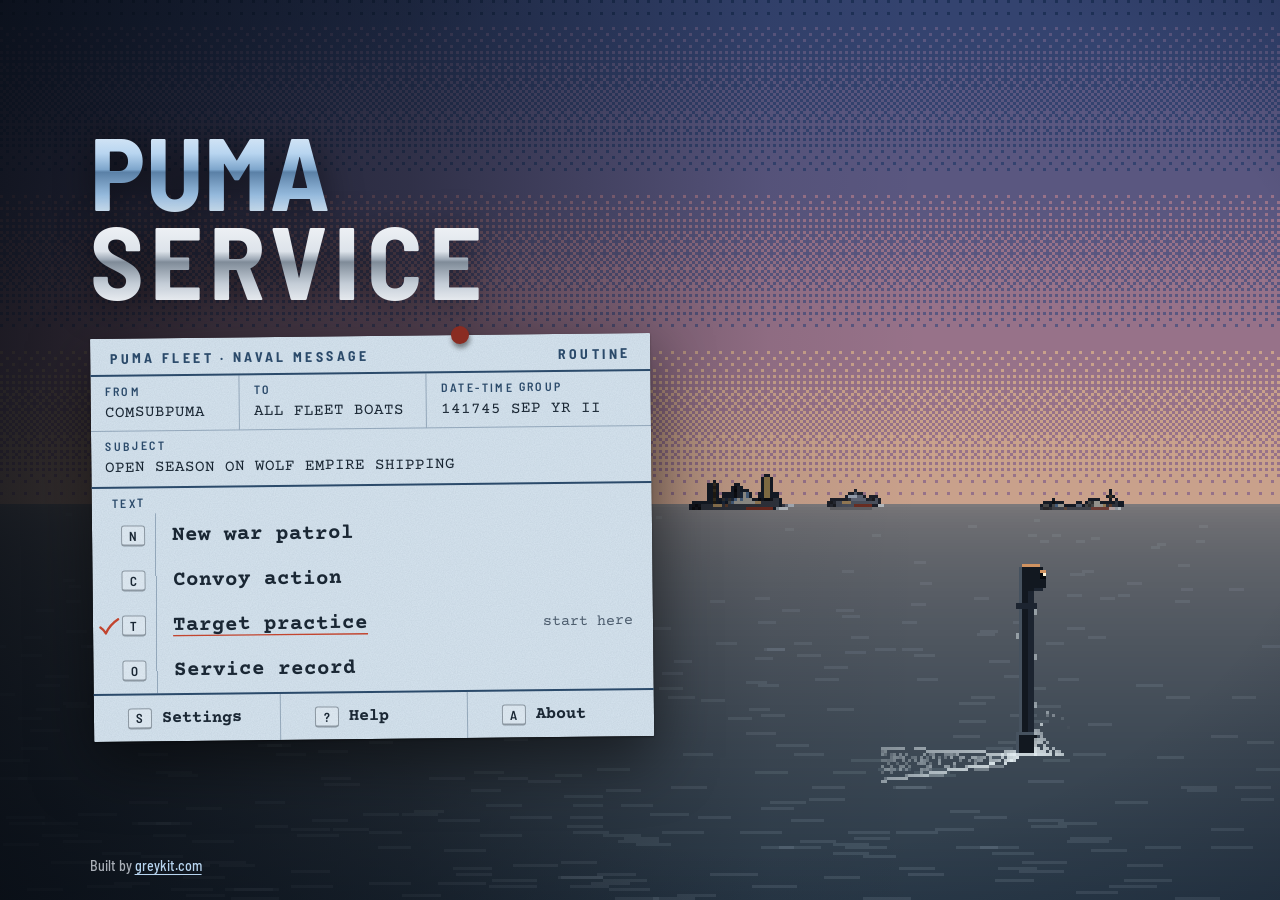
==== commit 0b1a01f2: "Title: the tune starts with the boot The title tune now starts as the page loads, under the boot's f" ====
--- a/index.html
+++ b/index.html
@@ -77,6 +77,6 @@
 <script src="js/render.js?v=36c14939"></script>
 <script src="js/hud.js?v=882e4ad0"></script>
 <script src="js/screens.js?v=c4ec9902"></script>
-<script src="js/main.js?v=30d1ec2a"></script>
+<script src="js/main.js?v=d301ba99"></script>
 </body>
 </html>
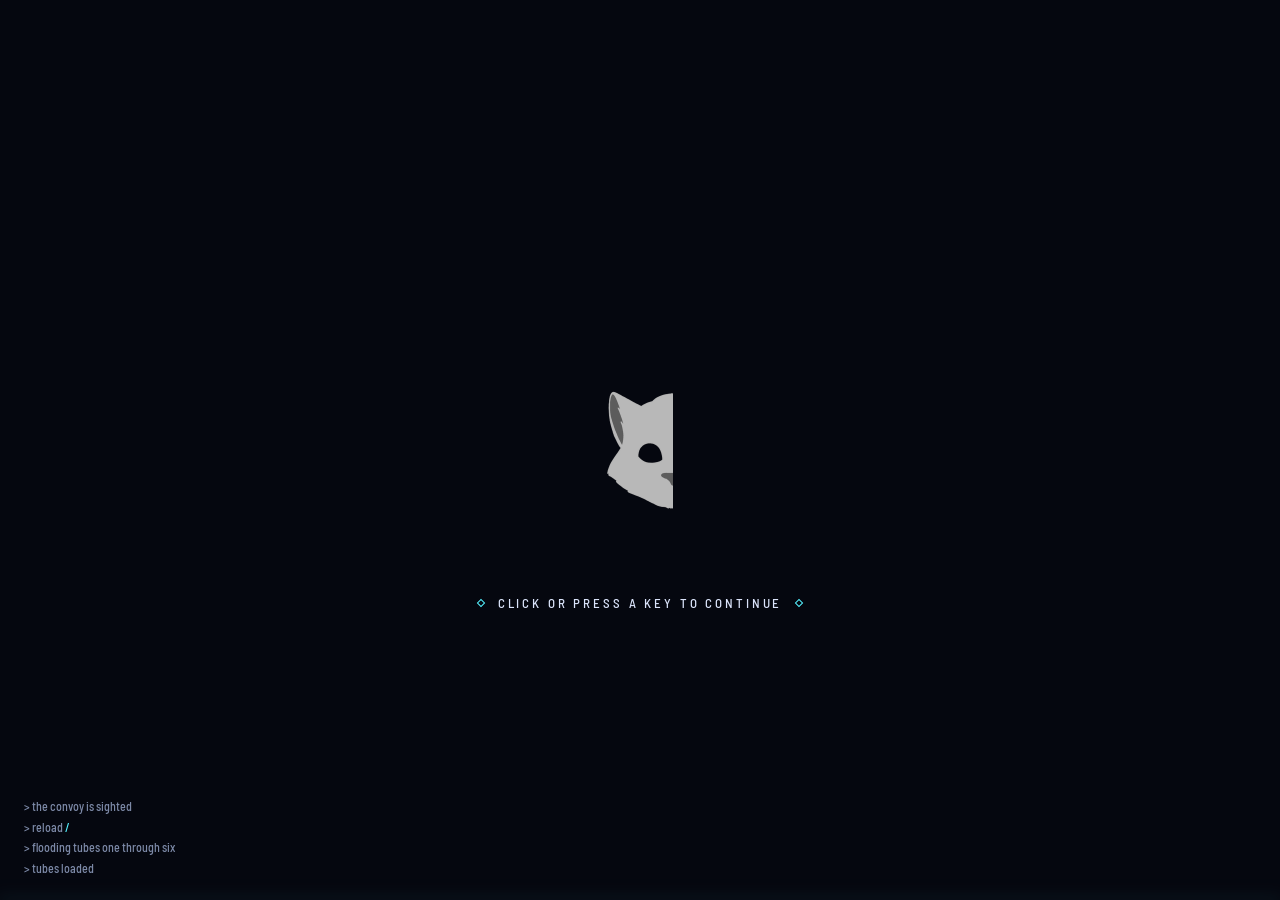
==== commit 8e02f93d: "Title: the integrated intro (games-meta STANDARD.md §14) The boot now runs through gk-intro.js v0.2," ====
--- a/index.html
+++ b/index.html
@@ -29,7 +29,7 @@
 <link rel="icon" type="image/png" sizes="16x16" href="favicon-16x16.png">
 <link rel="icon" href="favicon.ico" sizes="16x16 32x32 48x48">
 <link rel="stylesheet" href="css/gk-tokens.css?v=7c37e1f9">
-<link rel="stylesheet" href="css/pumaservice.css?v=eb9ff14a">
+<link rel="stylesheet" href="css/pumaservice.css?v=a0382c3a">
 </head>
 <body>
 <div id="game" hidden>
@@ -50,6 +50,7 @@
   <p class="gk-credit">Built by <a href="https://greykit.com/" target="_blank" rel="noopener">greykit.com</a></p>
 </div>
 <script src="js/gk-title.js?v=6080c669"></script>
+<script src="js/gk-intro.js?v=6024bae1"></script>
 <script src="js/util.js?v=c04920ae"></script>
 <script src="js/engine/const.js?v=04a2c388"></script>
 <script src="js/engine/sea.js?v=4c98b501"></script>
@@ -71,12 +72,12 @@
 <script src="js/art/panel.js?v=b0f3b38f"></script>
 <script src="js/art/damage.js?v=7f7ae298"></script>
 <script src="js/art/tower.js?v=90a00b4f"></script>
-<script src="js/store.js?v=6071420a"></script>
+<script src="js/store.js?v=849c0416"></script>
 <script src="js/input.js?v=1b64efbc"></script>
-<script src="js/sfx.js?v=ea125c77"></script>
+<script src="js/sfx.js?v=4f0cd1fa"></script>
 <script src="js/render.js?v=36c14939"></script>
 <script src="js/hud.js?v=882e4ad0"></script>
-<script src="js/screens.js?v=c4ec9902"></script>
-<script src="js/main.js?v=d301ba99"></script>
+<script src="js/screens.js?v=beaab7f6"></script>
+<script src="js/main.js?v=2e472eb7"></script>
 </body>
 </html>
--- a/css/pumaservice.css
+++ b/css/pumaservice.css
@@ -301,6 +301,10 @@
 .sh-body .cols > * { break-inside: avoid; }
 .sh-body .cols p { max-width: none; }
 .ps-foot { position: absolute; left: clamp(32px, 7vw, 120px); bottom: 24px; font-size: 14px; }
+/* the integrated title (games-meta §14, js/gk-intro.js): the credit centred under the signal, the Sound and
+   Music switches top right in the bay's colours, steel when on */
+.ps-title { --t-ink: var(--ps-text); --t-hi: var(--ps-steel); --t-focus: var(--ps-steel); --t-dim: var(--ps-muted); --t-panel: var(--ps-panel); --t-line: var(--ps-line); }
+.ps-title.gki .ps-foot { position: static; width: min(560px, 100%); }
 /* the reveal: each typed run comes out a character at a time, in the order it is read */
 .ty { display: inline-block; white-space: nowrap; }
 .ps-print .ty { animation: ps-type calc(var(--n) * 9ms) steps(var(--n), end) calc(140ms + var(--i) * 32ms) both; }
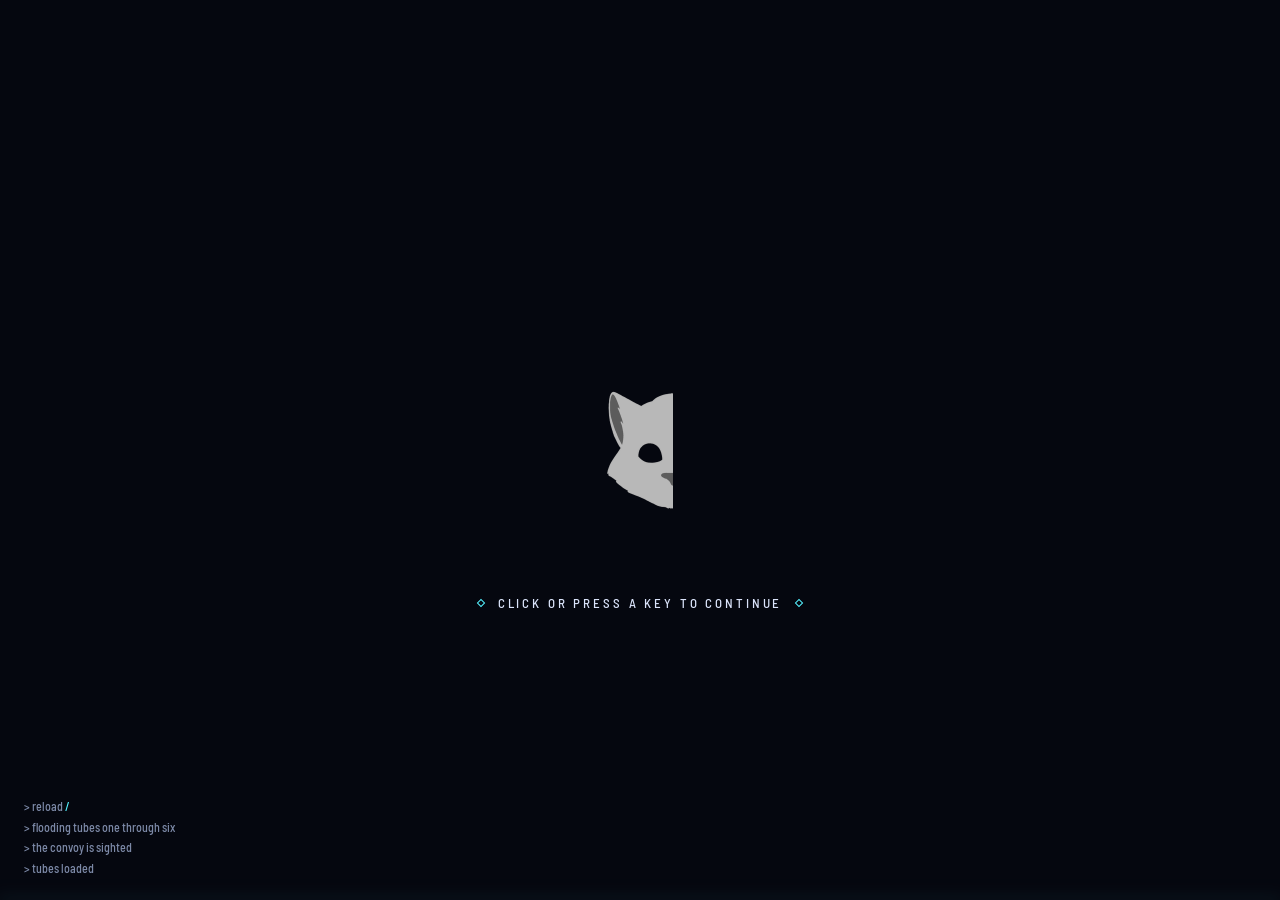
==== commit f1b34092: "Title: a naval anthem in place of the rock theme, one ping to open it D minor at 80, the newsreels' " ====
--- a/index.html
+++ b/index.html
@@ -74,7 +74,7 @@
 <script src="js/art/tower.js?v=90a00b4f"></script>
 <script src="js/store.js?v=849c0416"></script>
 <script src="js/input.js?v=1b64efbc"></script>
-<script src="js/sfx.js?v=4f0cd1fa"></script>
+<script src="js/sfx.js?v=86234408"></script>
 <script src="js/render.js?v=36c14939"></script>
 <script src="js/hud.js?v=882e4ad0"></script>
 <script src="js/screens.js?v=beaab7f6"></script>
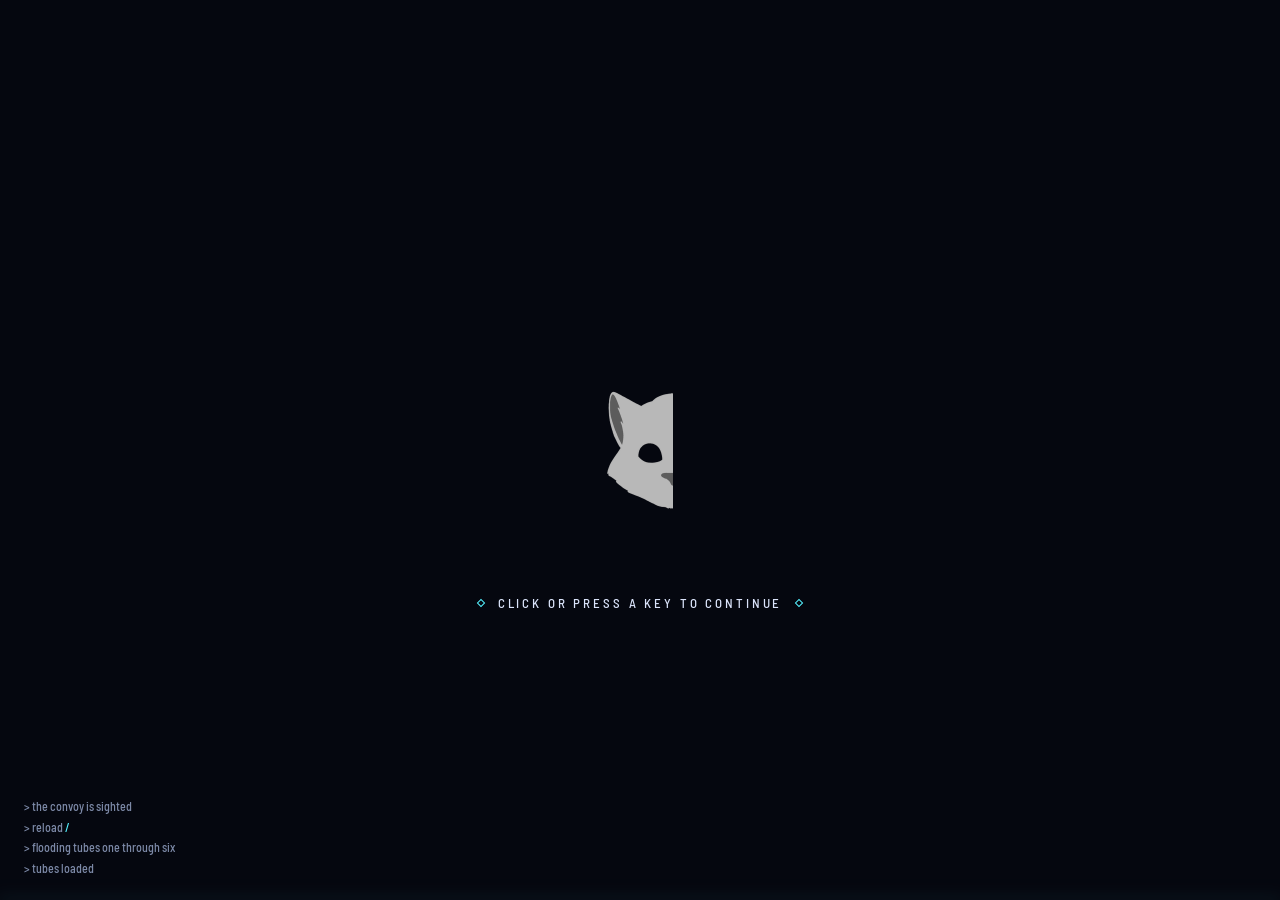
==== commit bb7a5e33: "Title: one ping only, short and dry The ping rang for 1.6 s into the full hall, and read as more tha" ====
--- a/index.html
+++ b/index.html
@@ -74,7 +74,7 @@
 <script src="js/art/tower.js?v=90a00b4f"></script>
 <script src="js/store.js?v=849c0416"></script>
 <script src="js/input.js?v=1b64efbc"></script>
-<script src="js/sfx.js?v=86234408"></script>
+<script src="js/sfx.js?v=eeea2397"></script>
 <script src="js/render.js?v=36c14939"></script>
 <script src="js/hud.js?v=882e4ad0"></script>
 <script src="js/screens.js?v=beaab7f6"></script>
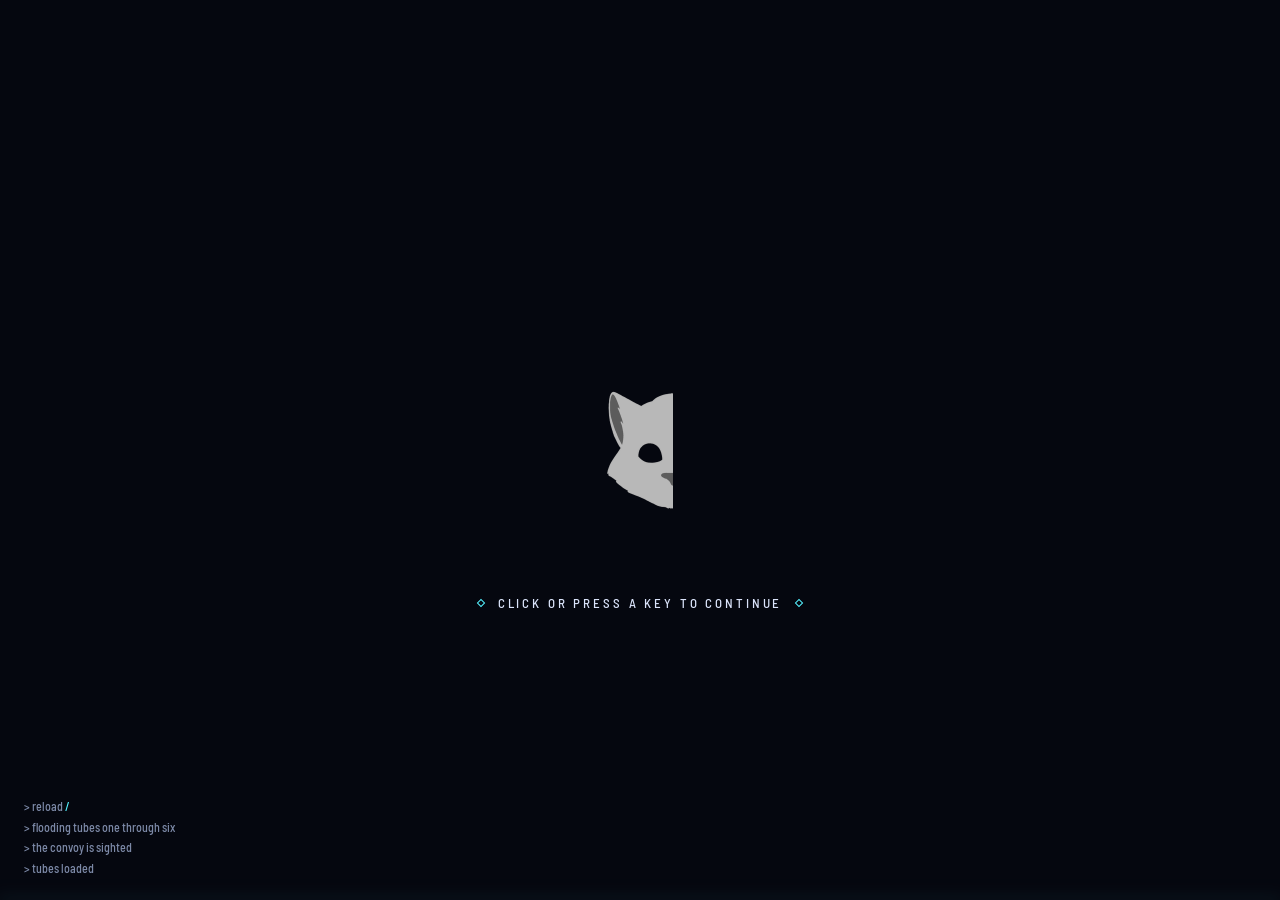
==== commit 25e473c3: "Boot: one sonar ping in place of the meow, on the glint; the theme with the title Where the page may" ====
--- a/index.html
+++ b/index.html
@@ -74,10 +74,10 @@
 <script src="js/art/tower.js?v=90a00b4f"></script>
 <script src="js/store.js?v=849c0416"></script>
 <script src="js/input.js?v=1b64efbc"></script>
-<script src="js/sfx.js?v=eeea2397"></script>
+<script src="js/sfx.js?v=6b134222"></script>
 <script src="js/render.js?v=36c14939"></script>
 <script src="js/hud.js?v=882e4ad0"></script>
 <script src="js/screens.js?v=beaab7f6"></script>
-<script src="js/main.js?v=2e472eb7"></script>
+<script src="js/main.js?v=f011e6f8"></script>
 </body>
 </html>
